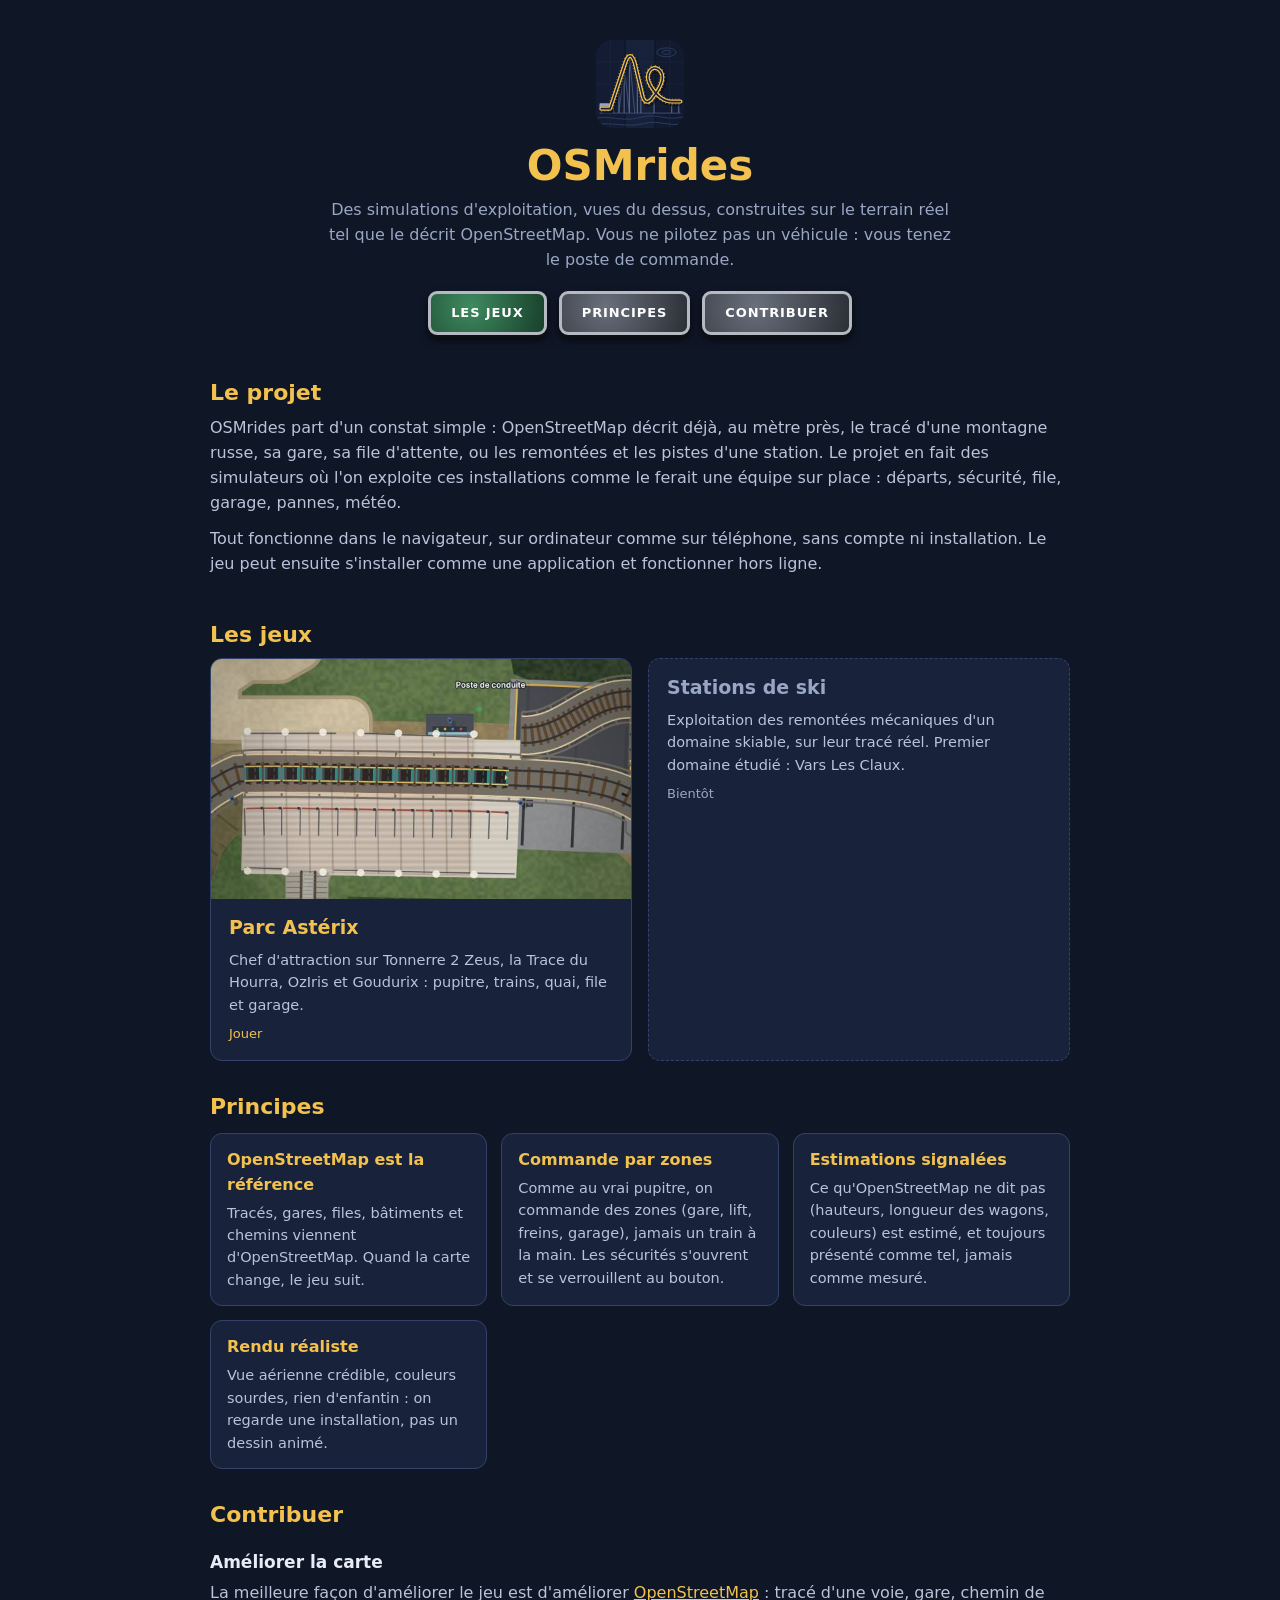
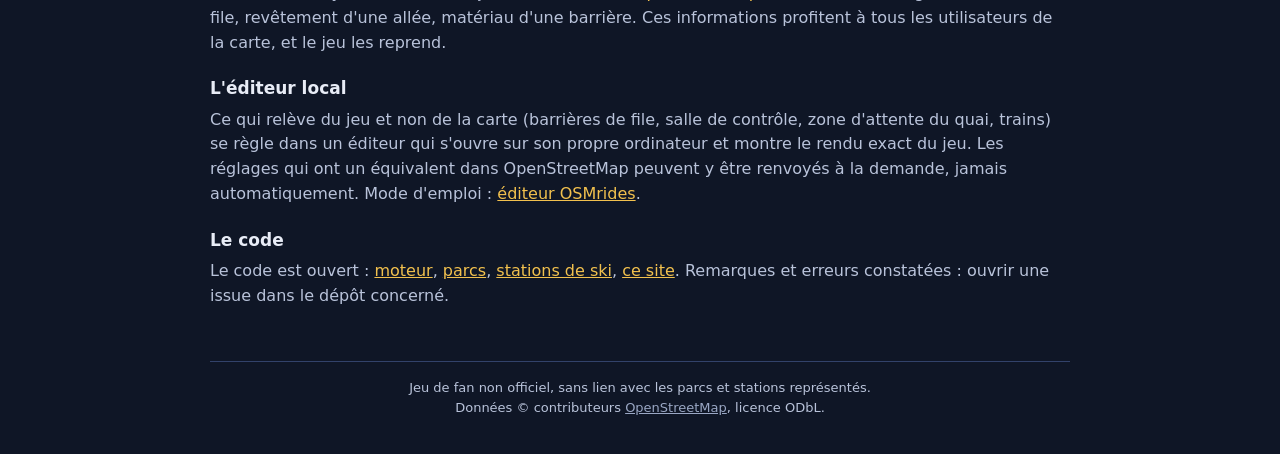
==== index.html @ 1dd56fb1 "Add the first OSMrides home page and its Pages workflow Co-Authored-By: Claude Opus 5.5 <noreply@ant" ====
<!DOCTYPE html>
<html lang="fr">
<head>
<meta charset="utf-8">
<meta name="viewport" content="width=device-width, initial-scale=1, viewport-fit=cover">
<meta name="theme-color" content="#0f1626">
<link rel="icon" type="image/png" href="icons/icon-192.png">
<link rel="apple-touch-icon" href="icons/apple-touch-icon.png">
<title>OSMrides</title>
<meta name="description" content="OSMrides : simulations d'exploitation, vues du dessus, sur les données réelles d'OpenStreetMap. Parcs d'attractions, bientôt stations de ski. Jeu de fan non officiel.">
<link rel="stylesheet" href="site.css">
</head>
<body>
<a class="skip" href="#main">Aller au contenu</a>
<div class="wrap">
<header class="top">
  <img src="img/logo/logo.svg" width="88" height="88" alt="">
  <h1>OSMrides</h1>
  <p>Des simulations d'exploitation, vues du dessus, construites sur le terrain réel tel que le décrit OpenStreetMap. Vous ne pilotez pas un véhicule : vous tenez le poste de commande.</p>
  <nav class="nav" aria-label="Sections">
    <a class="btn main" href="#jeux">Les jeux</a>
    <a class="btn" href="#principes">Principes</a>
    <a class="btn" href="#contribuer">Contribuer</a>
  </nav>
</header>
<main id="main">

<section id="projet" aria-labelledby="t-projet">
  <h2 id="t-projet">Le projet</h2>
  <p>OSMrides part d'un constat simple : OpenStreetMap décrit déjà, au mètre près, le tracé d'une montagne russe, sa gare, sa file d'attente, ou les remontées et les pistes d'une station. Le projet en fait des simulateurs où l'on exploite ces installations comme le ferait une équipe sur place : départs, sécurité, file, garage, pannes, météo.</p>
  <p>Tout fonctionne dans le navigateur, sur ordinateur comme sur téléphone, sans compte ni installation. Le jeu peut ensuite s'installer comme une application et fonctionner hors ligne.</p>
</section>

<section id="jeux" aria-labelledby="t-jeux">
  <h2 id="t-jeux">Les jeux</h2>
  <div class="grid">
    <!-- Lien vers le jeu publié par le dépôt osmrides ; à remplacer par https://qhess34.github.io/osmrides_parks/ dès que ce dépôt publie ses Pages. -->
    <a class="card" href="https://qhess34.github.io/osmrides/">
      <img src="img/jeux/parc-asterix.jpg" width="630" height="360" alt="Gare de Tonnerre 2 Zeus vue de dessus, dans le jeu">
      <div class="in">
        <h3>Parc Astérix</h3>
        <p>Chef d'attraction sur Tonnerre 2 Zeus, la Trace du Hourra, OzIris et Goudurix : pupitre, trains, quai, file et garage.</p>
        <span class="etat">Jouer</span>
      </div>
    </a>
    <!-- Pas encore publié (dépôt osmrides_skiresort) : carte sans lien. -->
    <div class="card soon">
      <div class="in">
        <h3>Stations de ski</h3>
        <p>Exploitation des remontées mécaniques d'un domaine skiable, sur leur tracé réel. Premier domaine étudié : Vars Les Claux.</p>
        <span class="etat">Bientôt</span>
      </div>
    </div>
  </div>
</section>

<section id="principes" aria-labelledby="t-princ">
  <h2 id="t-princ">Principes</h2>
  <div class="facts">
    <div class="fact"><h3>OpenStreetMap est la référence</h3><p>Tracés, gares, files, bâtiments et chemins viennent d'OpenStreetMap. Quand la carte change, le jeu suit.</p></div>
    <div class="fact"><h3>Commande par zones</h3><p>Comme au vrai pupitre, on commande des zones (gare, lift, freins, garage), jamais un train à la main. Les sécurités s'ouvrent et se verrouillent au bouton.</p></div>
    <div class="fact"><h3>Estimations signalées</h3><p>Ce qu'OpenStreetMap ne dit pas (hauteurs, longueur des wagons, couleurs) est estimé, et toujours présenté comme tel, jamais comme mesuré.</p></div>
    <div class="fact"><h3>Rendu réaliste</h3><p>Vue aérienne crédible, couleurs sourdes, rien d'enfantin : on regarde une installation, pas un dessin animé.</p></div>
  </div>
</section>

<section id="contribuer" aria-labelledby="t-contrib">
  <h2 id="t-contrib">Contribuer</h2>
  <h3>Améliorer la carte</h3>
  <p>La meilleure façon d'améliorer le jeu est d'améliorer <a href="https://www.openstreetmap.org/">OpenStreetMap</a> : tracé d'une voie, gare, chemin de file, revêtement d'une allée, matériau d'une barrière. Ces informations profitent à tous les utilisateurs de la carte, et le jeu les reprend.</p>
  <h3>L'éditeur local</h3>
  <p>Ce qui relève du jeu et non de la carte (barrières de file, salle de contrôle, zone d'attente du quai, trains) se règle dans un éditeur qui s'ouvre sur son propre ordinateur et montre le rendu exact du jeu. Les réglages qui ont un équivalent dans OpenStreetMap peuvent y être renvoyés à la demande, jamais automatiquement. Mode d'emploi : <a href="https://github.com/qhess34/osmrides/blob/main/editor/README.md">éditeur OSMrides</a>.</p>
  <h3>Le code</h3>
  <p>Le code est ouvert : <a href="https://github.com/qhess34/osmrides">moteur</a>, <a href="https://github.com/qhess34/osmrides_parks">parcs</a>, <a href="https://github.com/qhess34/osmrides_skiresort">stations de ski</a>, <a href="https://github.com/qhess34/osmrides_website">ce site</a>. Remarques et erreurs constatées : ouvrir une issue dans le dépôt concerné.</p>
</section>

</main>
<footer>
  <p>Jeu de fan non officiel, sans lien avec les parcs et stations représentés.<br>Données © contributeurs <a href="https://www.openstreetmap.org/copyright">OpenStreetMap</a>, licence ODbL.</p>
</footer>
</div>
</body>
</html>
---- site.css ----
/* Site d'accueil OSMrides : même thème sombre sobre que les pages du jeu (osmrides/site.css), sans pictogramme */
:root{--bg:#0f1626;--card:#18223a;--line:#32426a;--gold:#f2c14e;--txt:#e8ecf6;--mut:#9aa7c4;--dim:#b9c3da}
*{box-sizing:border-box}
html{scroll-behavior:smooth;-webkit-text-size-adjust:100%}
body{margin:0;background:var(--bg);color:var(--txt);font:16px/1.55 system-ui,-apple-system,"Segoe UI",Roboto,sans-serif;padding:0 max(16px,env(safe-area-inset-right)) max(24px,env(safe-area-inset-bottom)) max(16px,env(safe-area-inset-left));overflow-wrap:anywhere}
.skip{position:absolute;left:-999px;top:0;background:var(--gold);color:#0f1626;padding:8px 12px;z-index:9}
.skip:focus{left:8px;top:8px}
a{color:var(--gold)}
a:focus-visible{outline:2px solid var(--gold);outline-offset:2px}
.wrap{max-width:860px;margin:0 auto}
header.top{padding:max(40px,calc(20px + env(safe-area-inset-top))) 0 8px;text-align:center}
header.top img{display:block;margin:0 auto 14px;width:88px;height:88px}
header.top h1{color:var(--gold);margin:0 0 8px;font-size:clamp(28px,7vw,42px);line-height:1.15}
header.top p{color:var(--mut);margin:0 auto 18px;max-width:640px}
.nav{display:flex;flex-wrap:wrap;gap:12px;justify-content:center;margin:0 0 8px}
/* boutons physiques, comme au pupitre du jeu */
.btn{display:inline-flex;align-items:center;justify-content:center;min-height:44px;padding:8px 20px;border-radius:9px;border:3px solid #b4b9c2;background:radial-gradient(circle at 35% 30%,#69707c,#2b2f36);color:#fff;text-decoration:none;font:600 13px/1.2 system-ui,-apple-system,"Segoe UI",Roboto,sans-serif;letter-spacing:.9px;text-transform:uppercase;box-shadow:0 3px 0 #0e0f12,0 5px 9px #000a;transition:transform .05s,filter .15s}
.btn:hover{filter:brightness(1.12)}
.btn:active{transform:translateY(2px);box-shadow:0 1px 0 #0e0f12}
.btn.main{background:radial-gradient(circle at 35% 30%,#3f8a60,#17402a)}
@media(prefers-reduced-motion:reduce){*{transition:none!important;scroll-behavior:auto!important}}
section{padding:28px 0 4px;scroll-margin-top:8px}
h2{color:var(--gold);font-size:22px;margin:0 0 10px;line-height:1.25}
h3{font-size:17px;margin:20px 0 6px;color:var(--txt)}
p,li{color:var(--dim)}
p{margin:0 0 12px}
ul,ol{padding-left:22px;margin:0 0 12px}li{margin:0 0 6px}
.grid{display:grid;grid-template-columns:repeat(auto-fit,minmax(260px,1fr));gap:16px}
.card{display:block;background:var(--card);border:1px solid var(--line);border-radius:12px;overflow:hidden;color:inherit;text-decoration:none}
a.card:hover{border-color:var(--gold)}
.card img{display:block;width:100%;height:auto;aspect-ratio:630/360;object-fit:cover}
.card .in{padding:14px 18px 16px}
.card h3{margin:0 0 6px;font-size:19px;color:var(--gold)}.card p{margin:0;font-size:14.5px}
.card .etat{display:block;margin-top:8px;font-size:13px;color:var(--gold)}
.card.soon{border-style:dashed}.card.soon h3,.card.soon .etat{color:var(--mut)}
.facts{display:grid;grid-template-columns:repeat(auto-fit,minmax(240px,1fr));gap:14px;margin-top:12px}
.fact{background:var(--card);border:1px solid var(--line);border-radius:12px;padding:14px 16px}
.fact h3{margin:0 0 4px;color:var(--gold);font-size:16px}.fact p{margin:0;font-size:14.5px}
code{font:.9em ui-monospace,Menlo,Consolas,monospace;background:#101a30;border:1px solid var(--line);border-radius:4px;padding:0 4px}
footer{margin-top:36px;padding-top:16px;border-top:1px solid var(--line);color:#7c8aa8;font-size:13px;text-align:center}
footer a{color:#9aa7c4}
@media(max-width:520px){body{font-size:15.5px}}
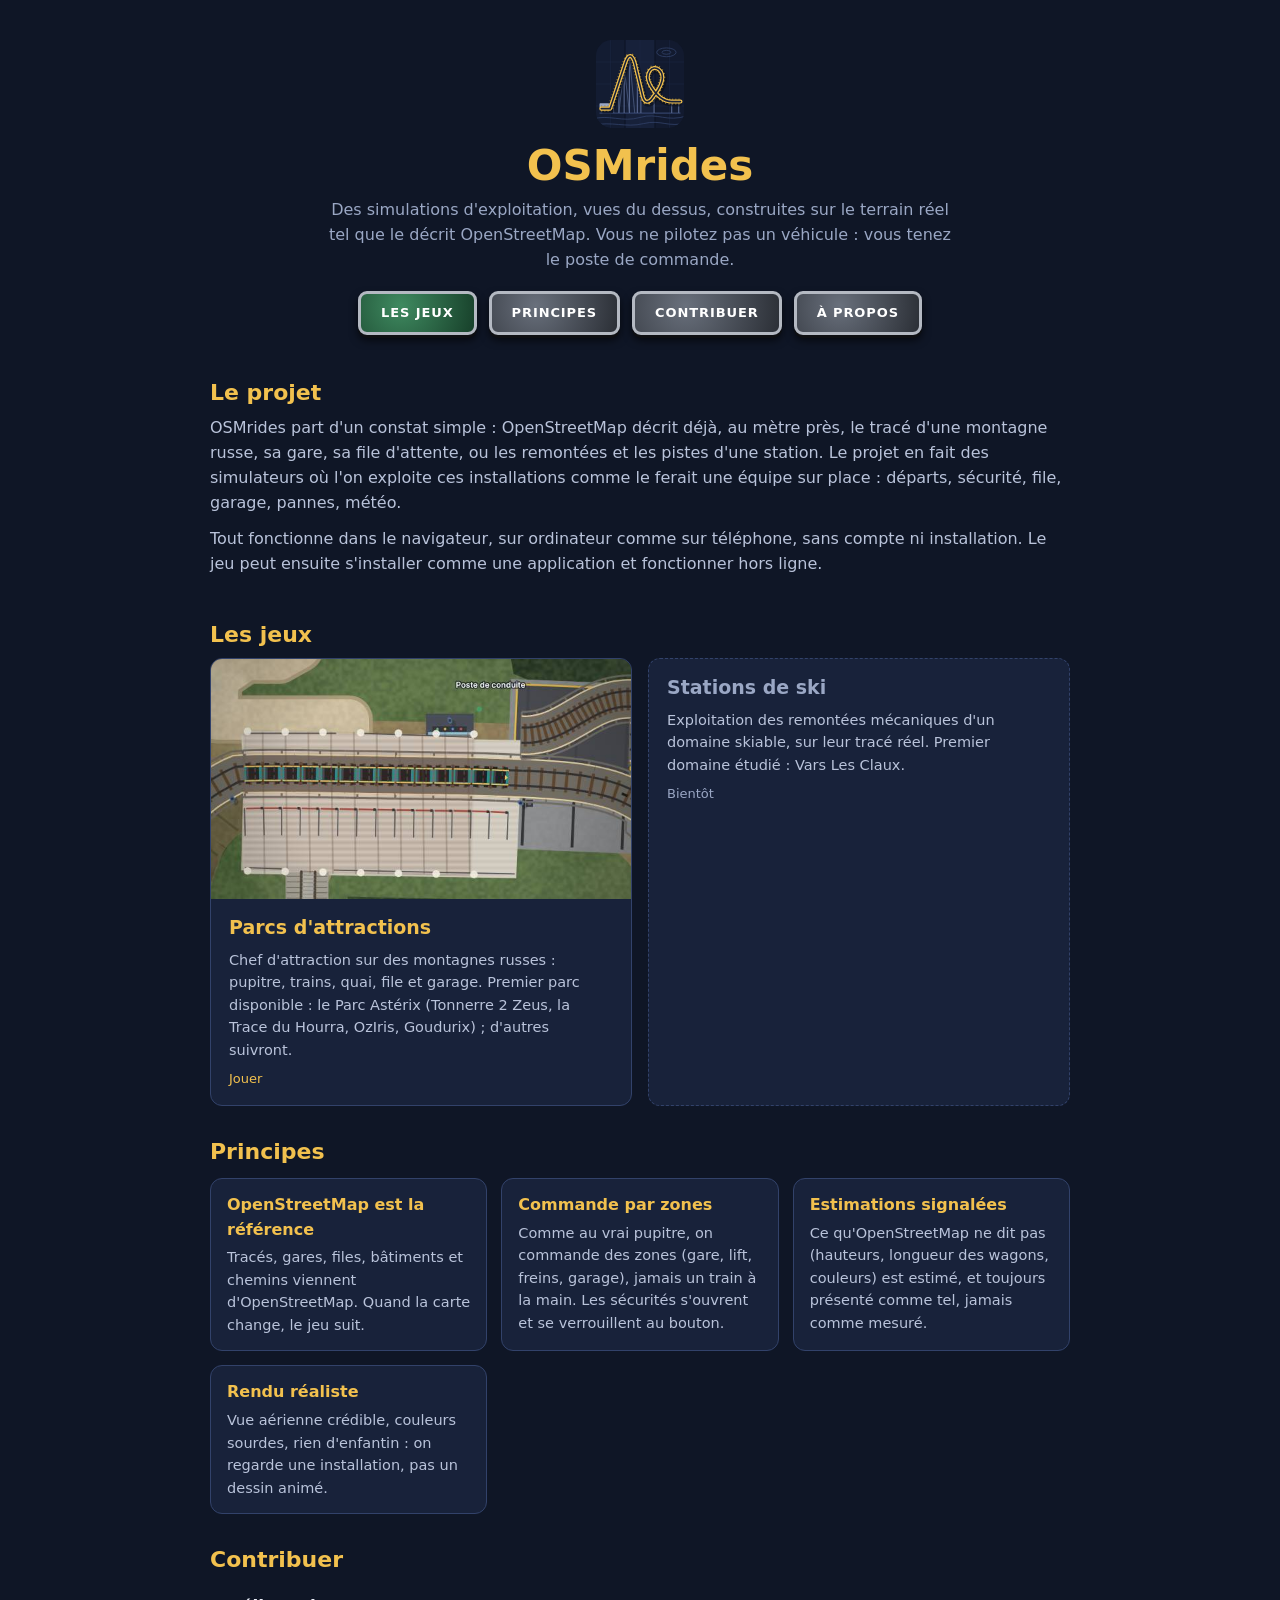
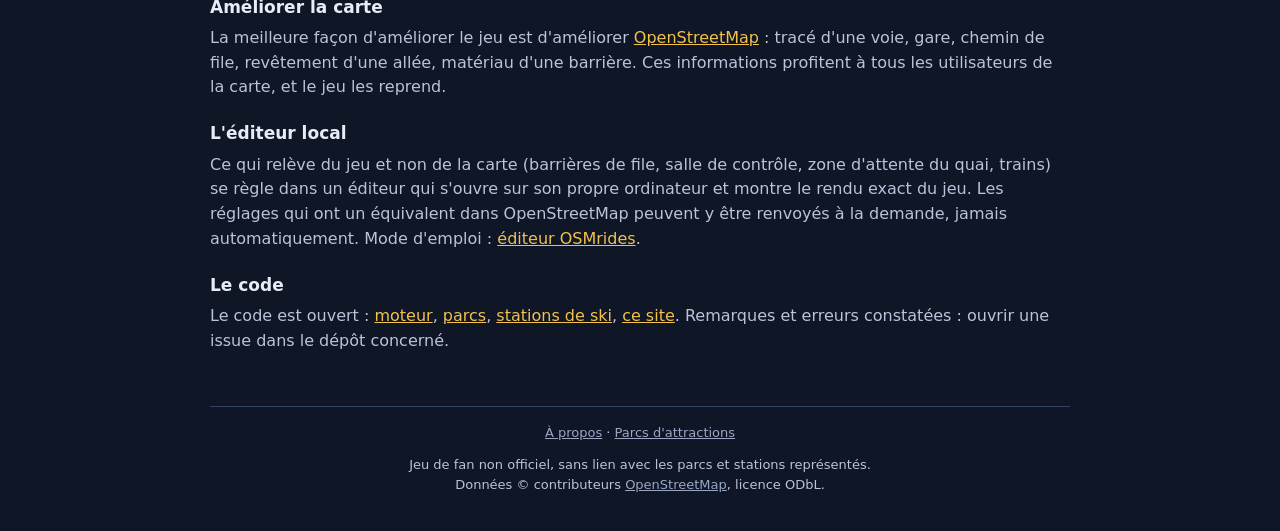
==== commit 003fb835: "Link the home page to the parks games and add the About page Co-Authored-By: Claude Opus 5.5 <norepl" ====
--- a/index.html
+++ b/index.html
@@ -21,6 +21,7 @@
     <a class="btn main" href="#jeux">Les jeux</a>
     <a class="btn" href="#principes">Principes</a>
     <a class="btn" href="#contribuer">Contribuer</a>
+    <a class="btn" href="apropos.html">À propos</a>
   </nav>
 </header>
 <main id="main">
@@ -34,12 +35,12 @@
 <section id="jeux" aria-labelledby="t-jeux">
   <h2 id="t-jeux">Les jeux</h2>
   <div class="grid">
-    <!-- Lien vers le jeu publié par le dépôt osmrides ; à remplacer par https://qhess34.github.io/osmrides_parks/ dès que ce dépôt publie ses Pages. -->
-    <a class="card" href="https://qhess34.github.io/osmrides/">
-      <img src="img/jeux/parc-asterix.jpg" width="630" height="360" alt="Gare de Tonnerre 2 Zeus vue de dessus, dans le jeu">
+    <!-- Jeux publiés par le dépôt osmrides_parks (écran de choix : type, lieu, attraction). -->
+    <a class="card" href="https://qhess34.github.io/osmrides_parks/">
+      <img src="img/jeux/parc-asterix.jpg" width="630" height="360" alt="Gare de Tonnerre 2 Zeus au Parc Astérix, vue de dessus dans le jeu">
       <div class="in">
-        <h3>Parc Astérix</h3>
-        <p>Chef d'attraction sur Tonnerre 2 Zeus, la Trace du Hourra, OzIris et Goudurix : pupitre, trains, quai, file et garage.</p>
+        <h3>Parcs d'attractions</h3>
+        <p>Chef d'attraction sur des montagnes russes : pupitre, trains, quai, file et garage. Premier parc disponible : le Parc Astérix (Tonnerre 2 Zeus, la Trace du Hourra, OzIris, Goudurix) ; d'autres suivront.</p>
         <span class="etat">Jouer</span>
       </div>
     </a>
@@ -76,6 +77,7 @@
 
 </main>
 <footer>
+  <p><a href="apropos.html">À propos</a> · <a href="https://qhess34.github.io/osmrides_parks/">Parcs d'attractions</a></p>
   <p>Jeu de fan non officiel, sans lien avec les parcs et stations représentés.<br>Données © contributeurs <a href="https://www.openstreetmap.org/copyright">OpenStreetMap</a>, licence ODbL.</p>
 </footer>
 </div>
